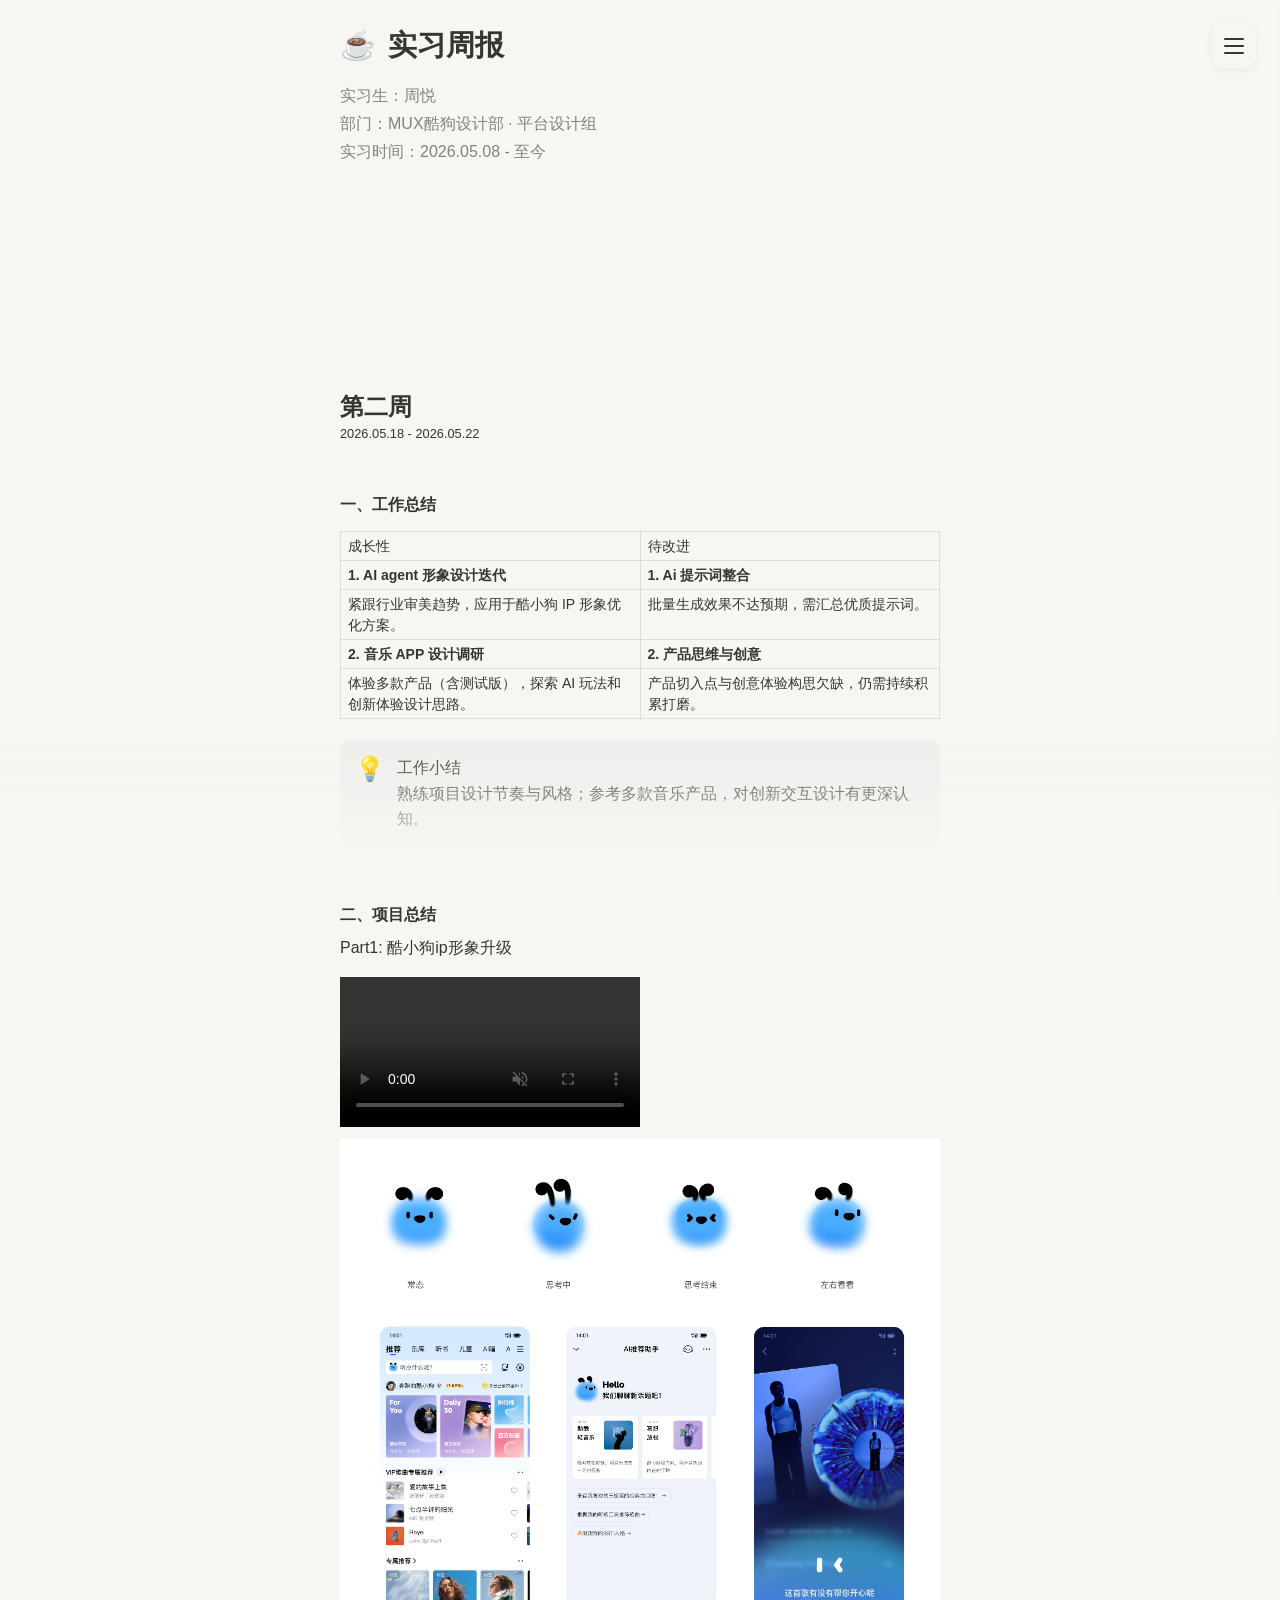
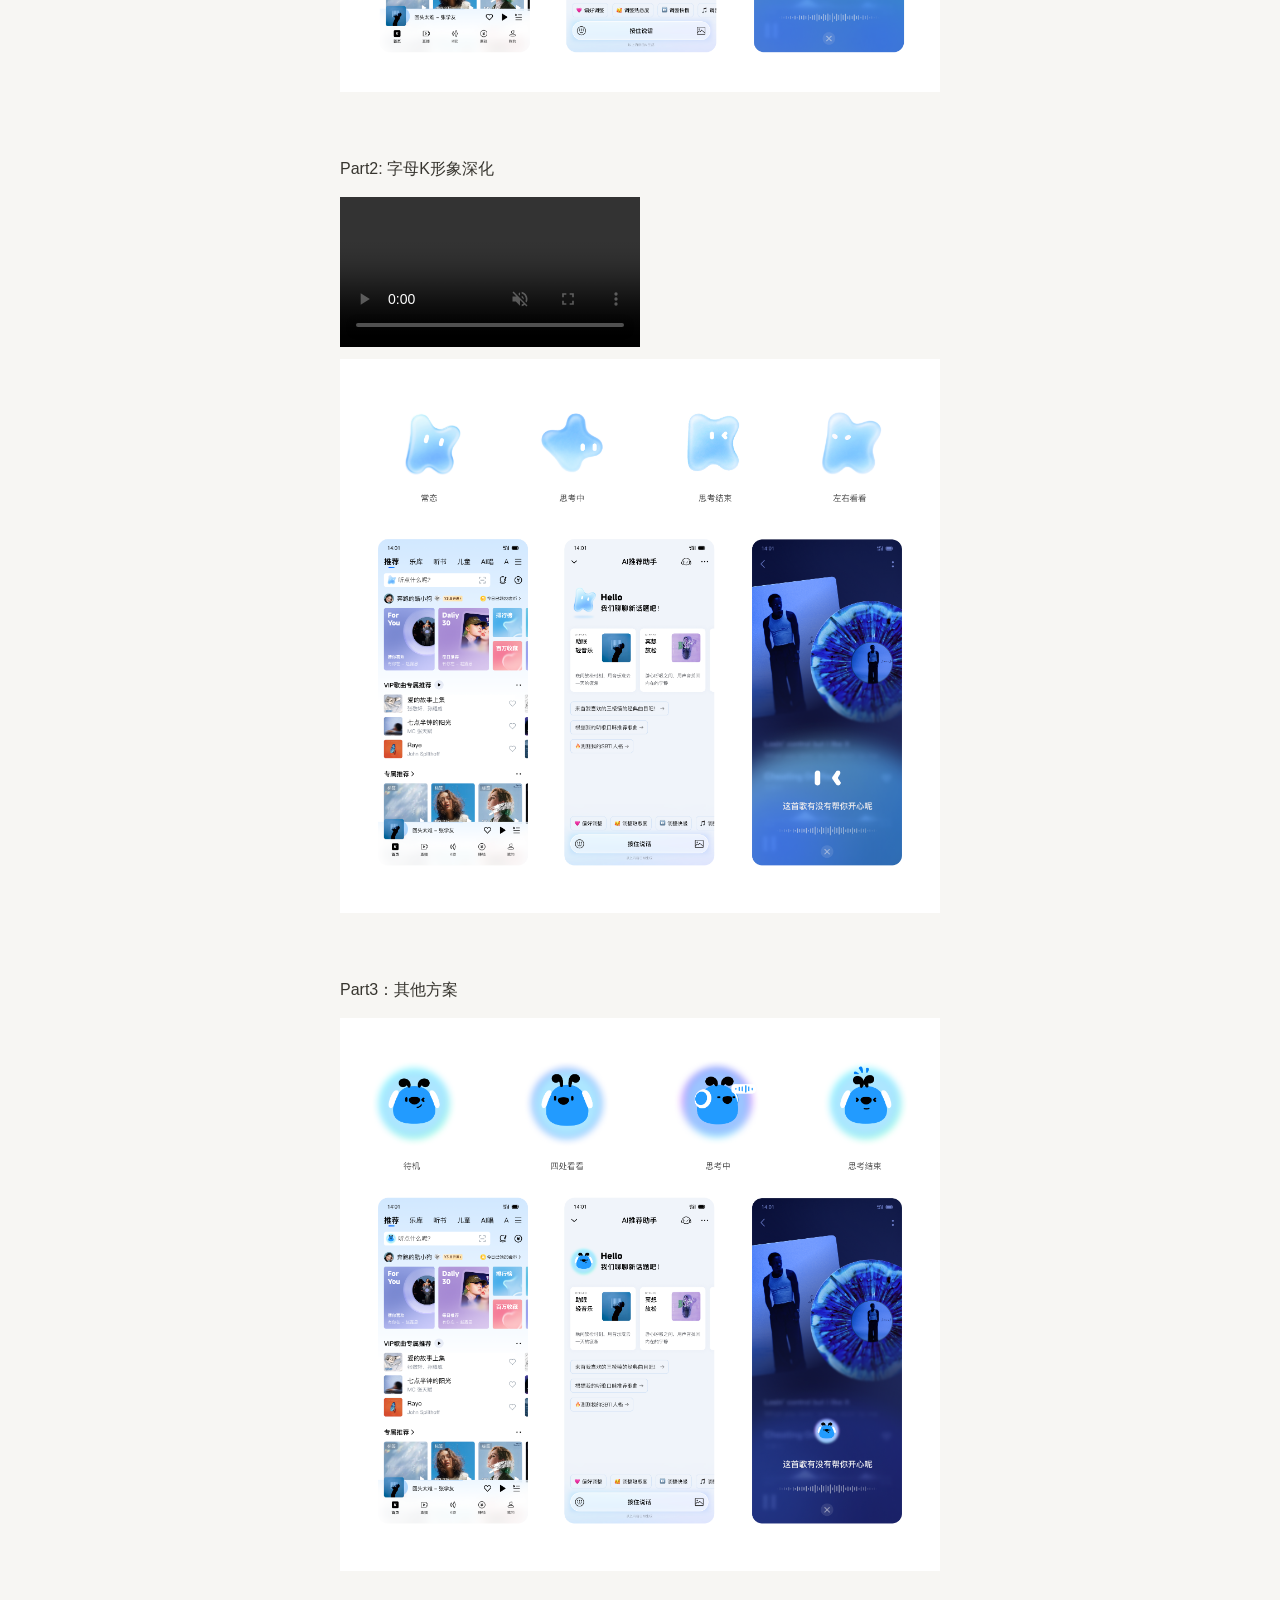
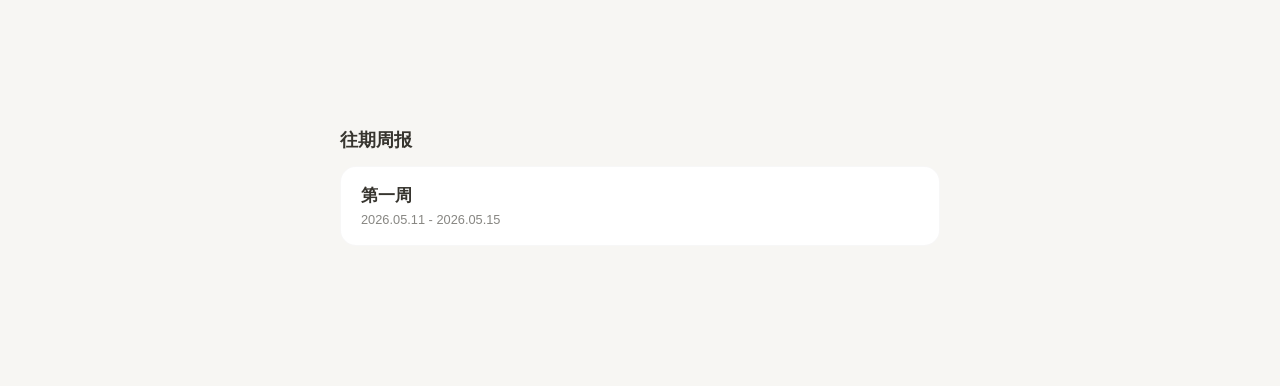
==== index.html @ cc26c6a8 "weekly report Co-Authored-By: Yue Zhou <fallonyueue@gmail.com>" ====
<!doctype html>
<html lang="zh-CN">
	<head>
		<meta charset="utf-8" />
		<meta name="viewport" content="width=device-width, initial-scale=1" />
		<title>实习周报-首页</title>
		<link rel="icon" href="data:image/svg+xml,%3Csvg%20xmlns%3D%22http%3A//www.w3.org/2000/svg%22%20viewBox%3D%220%200%20100%20100%22%3E%3Ctext%20y%3D%22.9em%22%20font-size%3D%2290%22%3E%E2%98%95%EF%B8%8F%3C/text%3E%3C/svg%3E" />
		<style>
			:root {
				--accent-color: #007aff;
				--bg-gray: #f7f6f3;
				--text-main: rgb(55, 53, 47);
				--text-secondary: rgba(55, 53, 47, 0.6);
				--card-bg: #fff;
				--body-bg: #f7f6f3;
				--base-font-size: 16px;
				--menu-bg: rgba(255, 255, 255, 0.95);
				--menu-font-size: 16px;
				--header-top: 24px;
				--header-btn-size: 44px;
			}

			body.dark-mode {
				--bg-gray: #5a5a5c;
				--text-main: #f2f2f7;
				--text-secondary: #aeaeb2;
				--card-bg: #4f4f51;
				--body-bg: #404042;
				--menu-bg: rgba(79, 79, 81, 0.96);
			}

			html {
				font-size: var(--base-font-size);
			}

			body {
				margin: 0;
				padding: var(--header-top) 20px 40px;
				font-family: ui-sans-serif, -apple-system, BlinkMacSystemFont, "Segoe UI", Helvetica, Arial, sans-serif;
				color: var(--text-main);
				line-height: 1.5;
				background-color: var(--body-bg);
				transition: background-color 0.3s, color 0.3s;
			}
			main {
				max-width: 600px;
				margin: 0 auto;
			}
			.header-section {
				margin-bottom: 24px;
				position: relative;
			}
			h1 {
				font-size: 1.8rem;
				margin: 0 0 16px;
				min-height: var(--header-btn-size);
				display: flex;
				align-items: center;
				gap: 12px;
				padding-right: calc(var(--header-btn-size) + 16px);
			}
			.profile-info {
				font-size: 1rem;
				color: var(--text-secondary);
			}
			.profile-info p {
				margin: 4px 0;
			}

			h2 {
				font-size: 1.15rem;
				margin: 28px 0 12px;
				font-weight: 700;
			}

			/* Hamburger menu button */
			.hamburger-btn {
				position: fixed;
				top: var(--header-top);
				right: 24px;
				z-index: 1001;
				background: var(--bg-gray);
				border: none;
				border-radius: 12px;
				width: var(--header-btn-size);
				height: var(--header-btn-size);
				cursor: pointer;
				display: flex;
				flex-direction: column;
				justify-content: center;
				align-items: center;
				gap: 5px;
				transition: background-color 0.2s;
				box-shadow: 0 2px 8px rgba(0,0,0,0.05);
			}

			.hamburger-btn:hover {
				background-color: rgba(0, 0, 0, 0.06);
			}

			body.dark-mode .hamburger-btn:hover {
				background-color: rgba(255, 255, 255, 0.08);
			}

			.hamburger-btn span {
				display: block;
				width: 20px;
				height: 2px;
				background-color: var(--text-main);
				border-radius: 2px;
				transition: all 0.3s ease;
			}
			.hamburger-btn.active span:nth-child(1) { transform: translateY(7px) rotate(45deg); }
			.hamburger-btn.active span:nth-child(2) { opacity: 0; }
			.hamburger-btn.active span:nth-child(3) { transform: translateY(-7px) rotate(-45deg); }

			/* Settings Menu Panel — fixed size, unaffected by font slider */
			.settings-menu {
				position: fixed;
				top: 0;
				right: -300px;
				width: 280px;
				height: 100vh;
				background: var(--menu-bg);
				backdrop-filter: blur(20px);
				-webkit-backdrop-filter: blur(20px);
				z-index: 1000;
				box-shadow: -5px 0 20px rgba(0,0,0,0.1);
				transition: right 0.4s cubic-bezier(0.4, 0, 0.2, 1);
				padding: 100px 24px 24px;
				box-sizing: border-box;
				font-size: var(--menu-font-size);
			}
			.settings-menu.open {
				right: 0;
			}

			.menu-item {
				margin-bottom: 32px;
			}
			.menu-item > label {
				display: block;
				font-size: 14px;
				font-weight: 600;
				margin-bottom: 12px;
				color: var(--text-secondary);
				text-transform: uppercase;
				letter-spacing: 0.05em;
			}

			.toggle-row > label:not(.switch) {
				display: block;
				font-size: var(--menu-font-size);
				font-weight: 400;
				margin: 0;
				color: var(--text-main);
				text-transform: none;
				letter-spacing: normal;
			}

			/* Dark Mode Toggle */
			.toggle-row {
				display: flex;
				justify-content: space-between;
				align-items: center;
			}
			.switch {
				position: relative;
				display: inline-block;
				width: 50px;
				height: 28px;
			}
			.switch input { opacity: 0; width: 0; height: 0; }
			.slider {
				position: absolute;
				cursor: pointer;
				top: 0; left: 0; right: 0; bottom: 0;
				background-color: #ccc;
				transition: .4s;
				border-radius: 28px;
			}
			.slider:before {
				position: absolute;
				content: "";
				height: 20px; width: 20px;
				left: 4px; bottom: 4px;
				background-color: white;
				transition: .4s;
				border-radius: 50%;
				box-shadow: 0 2px 4px rgba(0,0,0,0.2);
			}
			input:checked + .slider { background-color: var(--accent-color); }
			input:checked + .slider:before { transform: translateX(22px); }

			/* Font Size Slider */
			.font-slider-container {
				padding: 10px 0;
			}
			.font-slider {
				-webkit-appearance: none;
				width: 100%;
				height: 6px;
				background: #ddd;
				border-radius: 3px;
				outline: none;
				margin: 15px 0;
			}
			.font-slider::-webkit-slider-thumb {
				-webkit-appearance: none;
				appearance: none;
				width: 24px;
				height: 24px;
				background: #fff;
				border: 1px solid rgba(0,0,0,0.1);
				border-radius: 50%;
				cursor: pointer;
				box-shadow: 0 2px 6px rgba(0,0,0,0.15);
			}
			.slider-labels {
				display: flex;
				justify-content: space-between;
				font-size: 12px;
				color: var(--text-secondary);
				margin-top: 8px;
			}

			/* Card UI Styles */
			.card-container {
				display: flex;
				flex-direction: column;
				gap: 16px;
			}

			.zhoubao-card {
				background: var(--card-bg);
				border-radius: 16px;
				overflow: hidden;
				transition: all 0.4s cubic-bezier(0.4, 0, 0.2, 1);
				cursor: pointer;
				position: relative;
				border: 1px solid rgba(0,0,0,0.03);
				display: block;
			}

			a.zhoubao-card {
				color: inherit;
				text-decoration: none;
			}

			.zhoubao-card.no-cover .card-header {
				justify-content: flex-start;
			}

			/* Expanded State */
			.zhoubao-card.expanded {
				background: var(--card-bg);
				box-shadow: 0 4px 12px rgba(0, 0, 0, 0.04), 0 1px 3px rgba(0, 0, 0, 0.03);
				transform: translateY(-2px);
				border-color: rgba(0, 0, 0, 0.05);
			}

			body.dark-mode .zhoubao-card.expanded {
				box-shadow: 0 4px 12px rgba(0, 0, 0, 0.12), 0 1px 3px rgba(0, 0, 0, 0.08);
				border-color: rgba(255, 255, 255, 0.06);
			}

			.card-cover {
				width: 100%;
				height: 240px;
				overflow: hidden;
			}

			.card-cover img,
			.card-cover video {
				width: 100%;
				height: 100%;
				object-fit: cover;
			}

			.card-content {
				padding: 16px 20px;
				display: flex;
				flex-direction: column;
				gap: 2px;
			}

			.card-header {
				display: flex;
				justify-content: space-between;
				align-items: center;
			}

			.card-title {
				font-size: 1.05rem;
				font-weight: 600;
			}

			.card-date {
				font-size: 0.8rem;
				color: var(--text-secondary);
			}

			.card-action {
				opacity: 1;
				visibility: visible;
			}

			.view-button {
				display: inline-flex;
				align-items: center;
				gap: 6px;
				background: var(--accent-color);
				color: #fff;
				padding: 8px 16px;
				border-radius: 18px;
				text-decoration: none;
				font-weight: 600;
				font-size: 0.85rem;
				transition: transform 0.2s, background-color 0.2s;
			}

			.view-button:hover {
				transform: scale(1.05);
				background-color: #0056b3;
			}

			/* Collapsed Hover */
			.zhoubao-card:hover {
				background-color: var(--bg-gray);
				opacity: 0.9;
			}

			@media (max-width: 600px) {
				:root {
					--header-top: 20px;
				}
				.card-cover { height: 180px; }
				.hamburger-btn { right: 15px; }
			}

			/* Bottom Gradient Overlay */
			.bottom-gradient {
				position: fixed;
				bottom: 0;
				left: 0;
				right: 0;
				height: 160px;
				background: linear-gradient(to top, 
					var(--body-bg) 0%, 
					var(--body-bg) 20%, 
					transparent 100%);
				pointer-events: none;
				z-index: 999;
			}
			
			/* Extra padding for main to scroll past gradient */
			main {
				padding-bottom: 100px;
			}

			.latest-report {
				margin-top: 4px;
				margin-bottom: 40px;
			}

			.report-iframe {
				display: block;
				width: 100%;
				border: 0;
				min-height: 400px;
				background: transparent;
				overflow: hidden;
			}

			.global-lightbox {
				position: fixed;
				inset: 0;
				display: none;
				align-items: center;
				justify-content: center;
				padding: 24px;
				background: rgba(0, 0, 0, 0.92);
				z-index: 3000;
			}

			.global-lightbox.open {
				display: flex;
			}

			.global-lightbox img {
				max-width: min(96vw, 1600px);
				max-height: 94vh;
				width: auto;
				height: auto;
				object-fit: contain;
			}

			.global-lightbox video {
				max-width: min(96vw, 1600px);
				max-height: 94vh;
				width: auto;
				height: auto;
				object-fit: contain;
				background: #000;
			}
		</style>
	</head>
	<body>
		<button
			type="button"
			class="hamburger-btn"
			id="menuBtn"
			aria-label="打开设置菜单"
			aria-expanded="false"
			aria-controls="settingsMenu"
		>
			<span></span>
			<span></span>
			<span></span>
		</button>

		<aside class="settings-menu" id="settingsMenu">
			<div class="menu-item">
				<div class="toggle-row">
					<label>Dark Mode</label>
					<label class="switch">
						<input type="checkbox" id="darkModeToggle">
						<span class="slider"></span>
					</label>
				</div>
			</div>

			<div class="menu-item">
				<label>Font Size</label>
				<div class="font-slider-container">
					<input type="range" min="14" max="24" value="16" class="font-slider" id="fontSlider">
					<div class="slider-labels">
						<span>Small</span>
						<span id="fontSizeLabel">16px</span>
						<span>Large</span>
					</div>
				</div>
			</div>
		</aside>

		<main>
			<div class="header-section">
				<h1><span class="home-icon" aria-hidden="true">☕️</span>实习周报</h1>
				<div class="profile-info">
					<p>实习生：周悦</p>
					<p>部门：MUX酷狗设计部 · 平台设计组</p>
					<p>实习时间：2026.05.08 - 至今</p>
				</div>
			</div>

			<div class="latest-report">
				<iframe class="report-iframe" id="latestReport" name="latestReport" src="week2/zhoubao2.html?embed=1" loading="lazy" allow="fullscreen; autoplay" allowfullscreen scrolling="no"></iframe>
			</div>

			<h2>往期周报</h2>

			<div class="card-container" id="archiveList"></div>
		</main>

		<div class="bottom-gradient"></div>
		<div class="global-lightbox" id="globalLightbox" aria-hidden="true">
			<img id="globalLightboxImage" alt="">
			<video id="globalLightboxVideo" controls playsinline autoplay loop muted></video>
		</div>

		<script>
			const reports = [
				{
					id: 'week2',
					title: '第二周',
					date: '2026.05.18 - 2026.05.22',
					embedSrc: 'week2/zhoubao2.html?embed=1'
				},
				{
					id: 'week1',
					title: '第一周',
					date: '2026.05.11 - 2026.05.15',
					embedSrc: 'week1/zhoubao1.html?embed=1'
				}
			];

			const latestReportFrame = document.getElementById('latestReport');
			const archiveList = document.getElementById('archiveList');
			const params = new URLSearchParams(window.location.search);
			const currentReportId = params.get('report') || 'week2';
			const currentReport = reports.find((report) => report.id === currentReportId) || reports[0];

			latestReportFrame.src = currentReport.embedSrc;

			archiveList.innerHTML = reports
				.filter((report) => report.id !== currentReport.id)
				.map((report) => `
					<a class="zhoubao-card no-cover" href="index.html?report=${report.id}">
						<div class="card-content">
							<div class="card-header">
								<div class="card-title">${report.title}</div>
							</div>
							<div class="card-date">${report.date}</div>
						</div>
					</a>
				`)
				.join('');

			function setIframeHeight(iframe, height) {
				if (!iframe || !Number.isFinite(height)) return;
				iframe.style.height = `${Math.max(120, height)}px`;
			}

			function syncFontSizeToFrames(value) {
				document.querySelectorAll('iframe.report-iframe').forEach((iframe) => {
					try {
						iframe.contentWindow.postMessage({ type: 'reportFontSize', value }, '*');
					} catch {}
					try {
						iframe.contentDocument.documentElement.style.setProperty('--base-font-size', value + 'px');
					} catch {}
				});
			}

			function syncDarkModeToFrames(enabled) {
				document.querySelectorAll('iframe.report-iframe').forEach((iframe) => {
					try {
						iframe.contentWindow.postMessage({ type: 'reportDarkMode', enabled }, '*');
					} catch {}
					try {
						iframe.contentDocument.body.classList.toggle('dark-mode', enabled);
					} catch {}
				});
			}

			const globalLightbox = document.getElementById('globalLightbox');
			const globalLightboxImage = document.getElementById('globalLightboxImage');
			const globalLightboxVideo = document.getElementById('globalLightboxVideo');
			function openGlobalLightbox(src, alt = '') {
				globalLightboxVideo.pause();
				globalLightboxVideo.removeAttribute('src');
				globalLightboxVideo.style.display = 'none';
				globalLightboxImage.style.display = 'block';
				globalLightboxImage.src = src;
				globalLightboxImage.alt = alt;
				globalLightbox.classList.add('open');
				globalLightbox.setAttribute('aria-hidden', 'false');
				body.style.overflow = 'hidden';
			}
			function openGlobalVideo(src) {
				globalLightboxImage.removeAttribute('src');
				globalLightboxImage.style.display = 'none';
				globalLightboxVideo.style.display = 'block';
				globalLightboxVideo.src = src;
				globalLightboxVideo.load();
				globalLightboxVideo.play().catch(() => {});
				globalLightbox.classList.add('open');
				globalLightbox.setAttribute('aria-hidden', 'false');
				body.style.overflow = 'hidden';
			}
			function closeGlobalLightbox() {
				globalLightbox.classList.remove('open');
				globalLightbox.setAttribute('aria-hidden', 'true');
				globalLightboxImage.removeAttribute('src');
				globalLightboxVideo.pause();
				globalLightboxVideo.removeAttribute('src');
				body.style.overflow = '';
			}

			window.addEventListener('message', (event) => {
				const data = event.data;
				if (!data) return;
				if (data.type === 'reportHeight' && data.name) {
					const iframe = document.querySelector(`iframe[name="${data.name}"]`);
					setIframeHeight(iframe, data.height);
				}
				if (data.type === 'reportImageOpen' && data.src) {
					openGlobalLightbox(data.src, data.alt || 'preview');
				}
				if (data.type === 'reportVideoOpen' && data.src) {
					openGlobalVideo(data.src);
				}
			});

			globalLightbox.addEventListener('click', closeGlobalLightbox);
			document.addEventListener('keydown', (e) => {
				if (e.key === 'Escape' && globalLightbox.classList.contains('open')) closeGlobalLightbox();
			});

			document.querySelectorAll('iframe.report-iframe').forEach((iframe) => {
				iframe.addEventListener('load', () => {
					try {
						setIframeHeight(iframe, iframe.contentDocument.documentElement.scrollHeight);
					} catch {}
					syncDarkModeToFrames(body.classList.contains('dark-mode'));
					const currentValue = Number.parseInt(fontSlider.value, 10);
					if (Number.isFinite(currentValue)) syncFontSizeToFrames(currentValue);
				});
			});

			// Menu logic
			const menuBtn = document.getElementById('menuBtn');
			const settingsMenu = document.getElementById('settingsMenu');
			const body = document.body;

			function setMenuOpen(open) {
				menuBtn.classList.toggle('active', open);
				settingsMenu.classList.toggle('open', open);
				menuBtn.setAttribute('aria-expanded', open);
			}

			menuBtn.addEventListener('click', () => {
				setMenuOpen(!settingsMenu.classList.contains('open'));
			});

			// Close menu when clicking outside
			document.addEventListener('click', (e) => {
				if (!settingsMenu.contains(e.target) && !menuBtn.contains(e.target) && settingsMenu.classList.contains('open')) {
					setMenuOpen(false);
				}
			});

			// Dark Mode logic
			const darkModeToggle = document.getElementById('darkModeToggle');
			
			// Load preference
			if (localStorage.getItem('dark-mode') === 'true') {
				body.classList.add('dark-mode');
				darkModeToggle.checked = true;
				syncDarkModeToFrames(true);
			}

			darkModeToggle.addEventListener('change', (e) => {
				if (e.target.checked) {
					body.classList.add('dark-mode');
					localStorage.setItem('dark-mode', 'true');
					syncDarkModeToFrames(true);
				} else {
					body.classList.remove('dark-mode');
					localStorage.setItem('dark-mode', 'false');
					syncDarkModeToFrames(false);
				}
			});

			// Font Size logic
			const fontSlider = document.getElementById('fontSlider');
			const fontSizeLabel = document.getElementById('fontSizeLabel');

			// Load preference
			const savedFontSize = localStorage.getItem('font-size');
			if (savedFontSize) {
				document.documentElement.style.setProperty('--base-font-size', savedFontSize + 'px');
				fontSlider.value = savedFontSize;
				fontSizeLabel.textContent = savedFontSize + 'px';
				syncFontSizeToFrames(Number(savedFontSize));
			}

			fontSlider.addEventListener('input', (e) => {
				const val = e.target.value;
				document.documentElement.style.setProperty('--base-font-size', val + 'px');
				fontSizeLabel.textContent = val + 'px';
				localStorage.setItem('font-size', val);
				syncFontSizeToFrames(Number(val));
			});
		</script>
	</body>
</html>
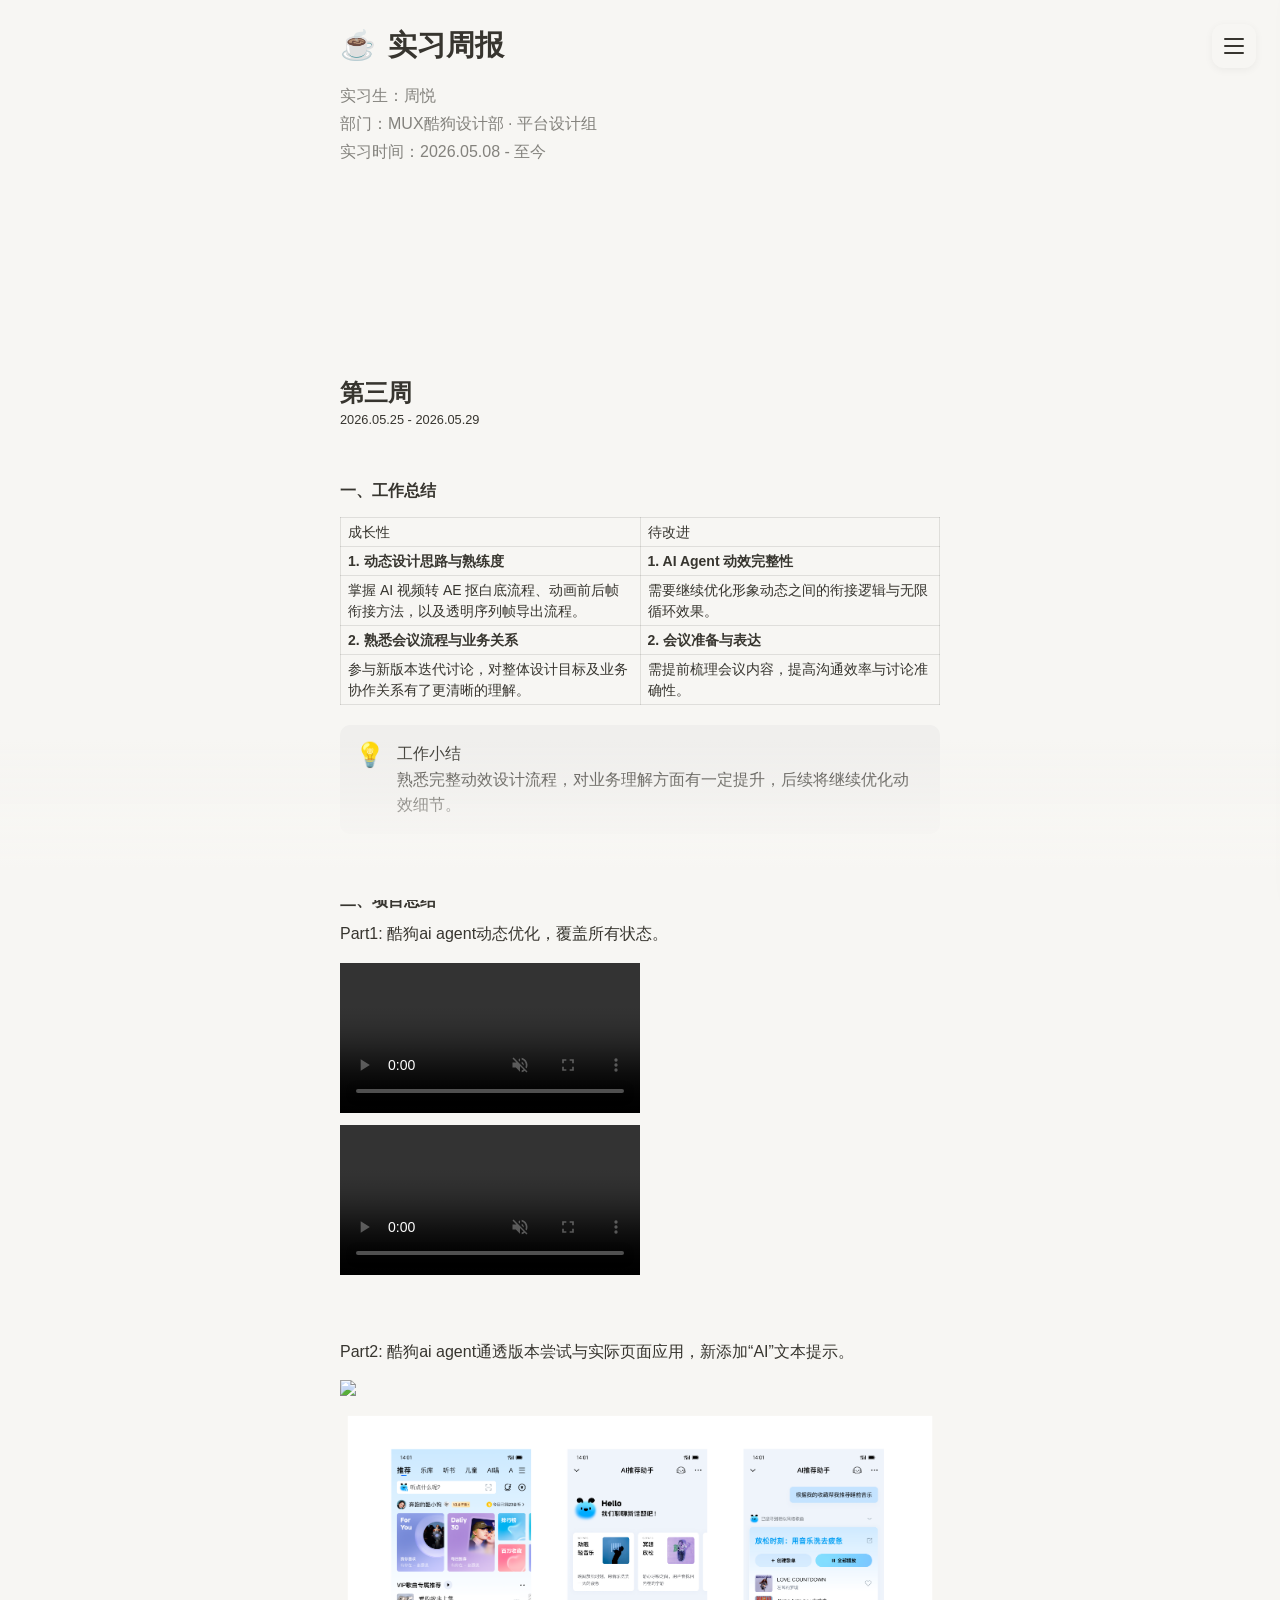
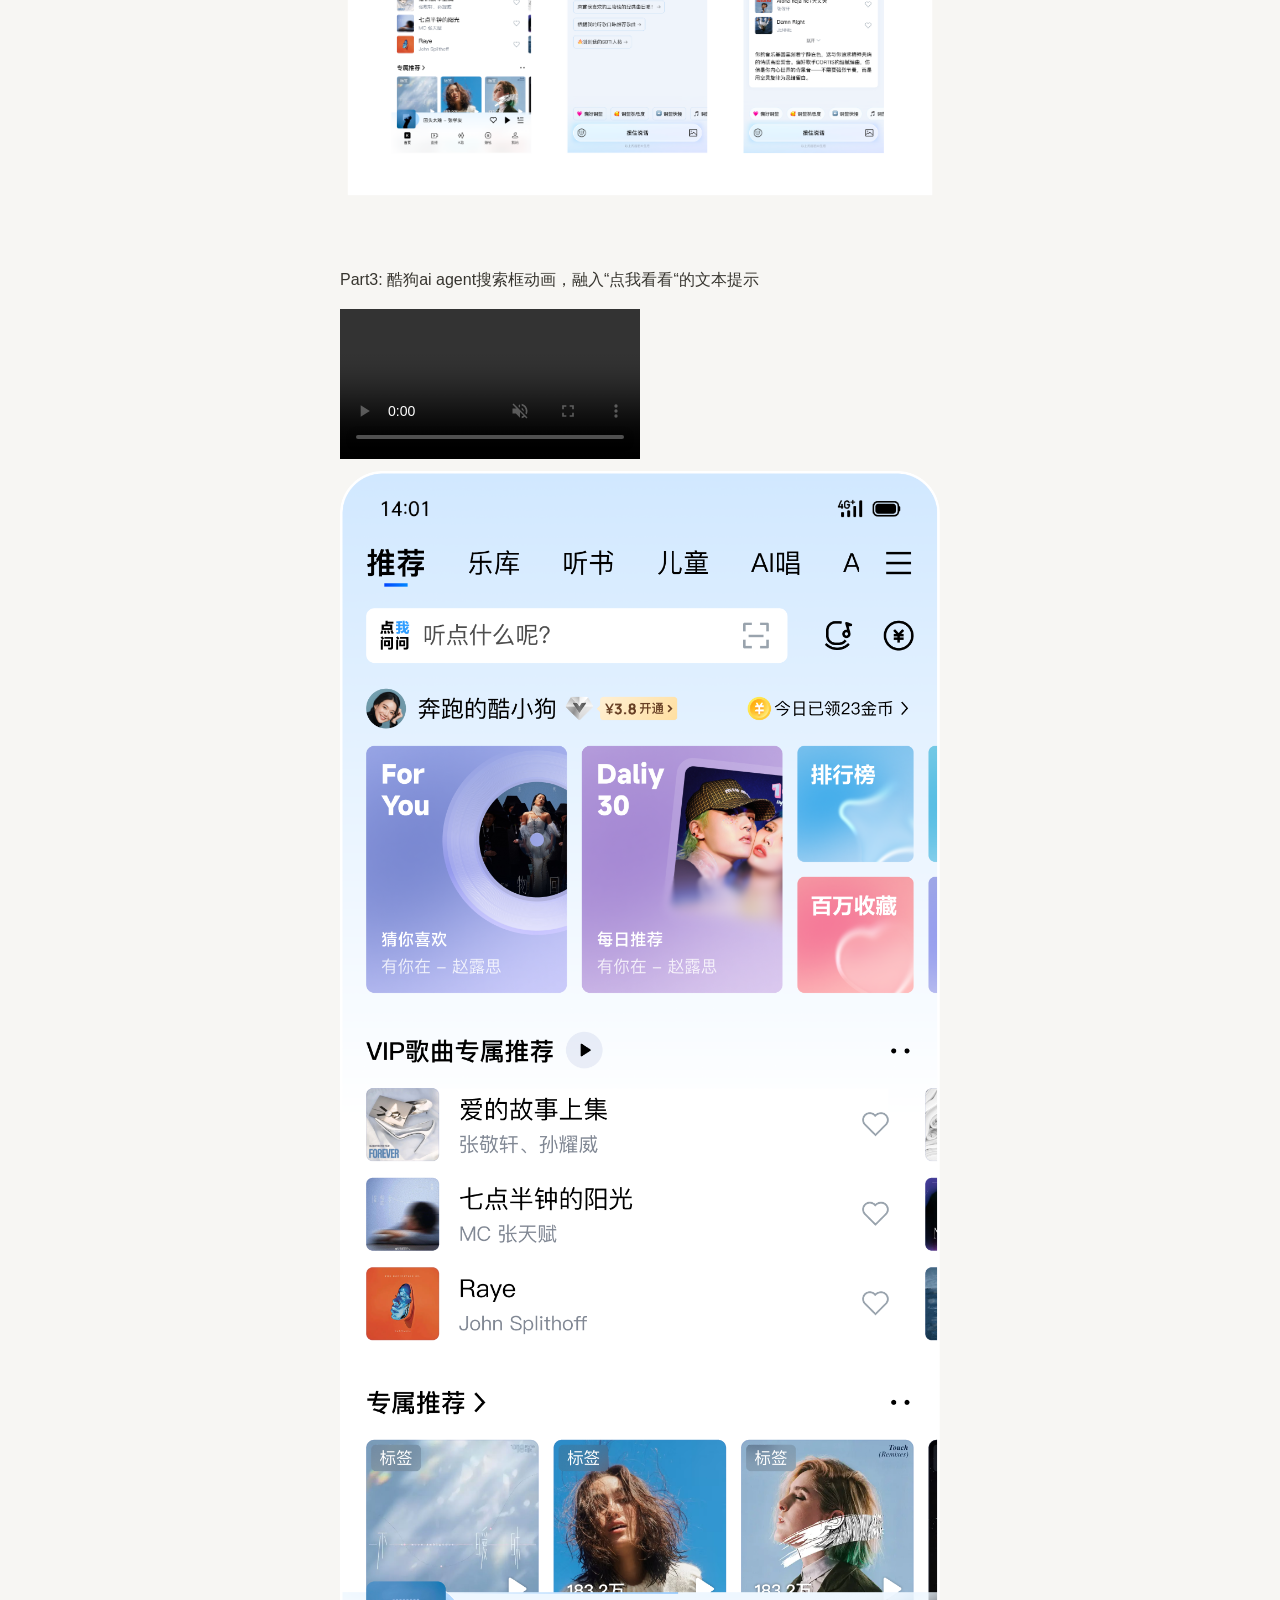
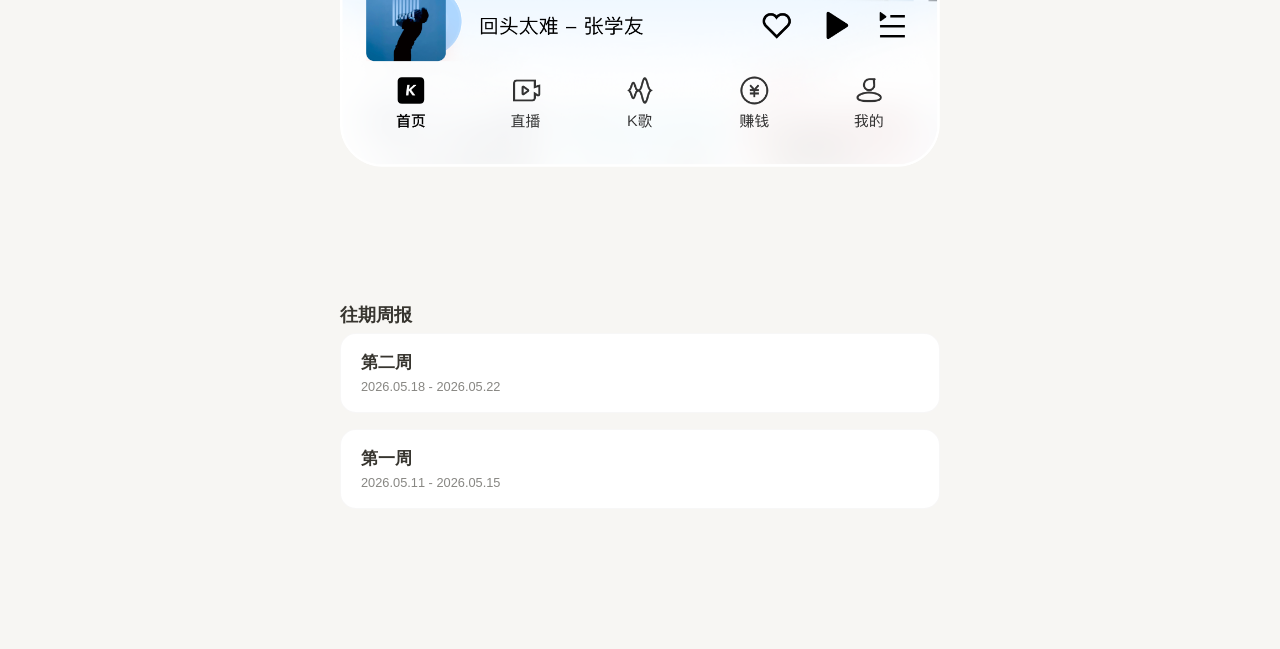
==== commit b2c012d9: "added week3" ====
--- a/index.html
+++ b/index.html
@@ -47,7 +47,7 @@
 				margin: 0 auto;
 			}
 			.header-section {
-				margin-bottom: 24px;
+				margin-bottom: 10px;
 				position: relative;
 			}
 			h1 {
@@ -69,7 +69,7 @@
 
 			h2 {
 				font-size: 1.15rem;
-				margin: 28px 0 12px;
+				margin: 10px 0 4px;
 				font-weight: 700;
 			}
 
@@ -360,7 +360,7 @@
 
 			.latest-report {
 				margin-top: 4px;
-				margin-bottom: 40px;
+				margin-bottom: 18px;
 			}
 
 			.report-iframe {
@@ -454,7 +454,7 @@
 			</div>
 
 			<div class="latest-report">
-				<iframe class="report-iframe" id="latestReport" name="latestReport" src="week2/zhoubao2.html?embed=1" loading="lazy" allow="fullscreen; autoplay" allowfullscreen scrolling="no"></iframe>
+				<iframe class="report-iframe" id="latestReport" name="latestReport" src="week3/zhoubao3.html?embed=1" loading="lazy" allow="fullscreen; autoplay" allowfullscreen scrolling="no"></iframe>
 			</div>
 
 			<h2>往期周报</h2>
@@ -470,6 +470,12 @@
 
 		<script>
 			const reports = [
+				{
+					id: 'week3',
+					title: '第三周',
+					date: '2026.05.25 - 2026.05.29',
+					embedSrc: 'week3/zhoubao3.html?embed=1'
+				},
 				{
 					id: 'week2',
 					title: '第二周',
@@ -487,7 +493,7 @@
 			const latestReportFrame = document.getElementById('latestReport');
 			const archiveList = document.getElementById('archiveList');
 			const params = new URLSearchParams(window.location.search);
-			const currentReportId = params.get('report') || 'week2';
+			const currentReportId = params.get('report') || 'week3';
 			const currentReport = reports.find((report) => report.id === currentReportId) || reports[0];
 
 			latestReportFrame.src = currentReport.embedSrc;
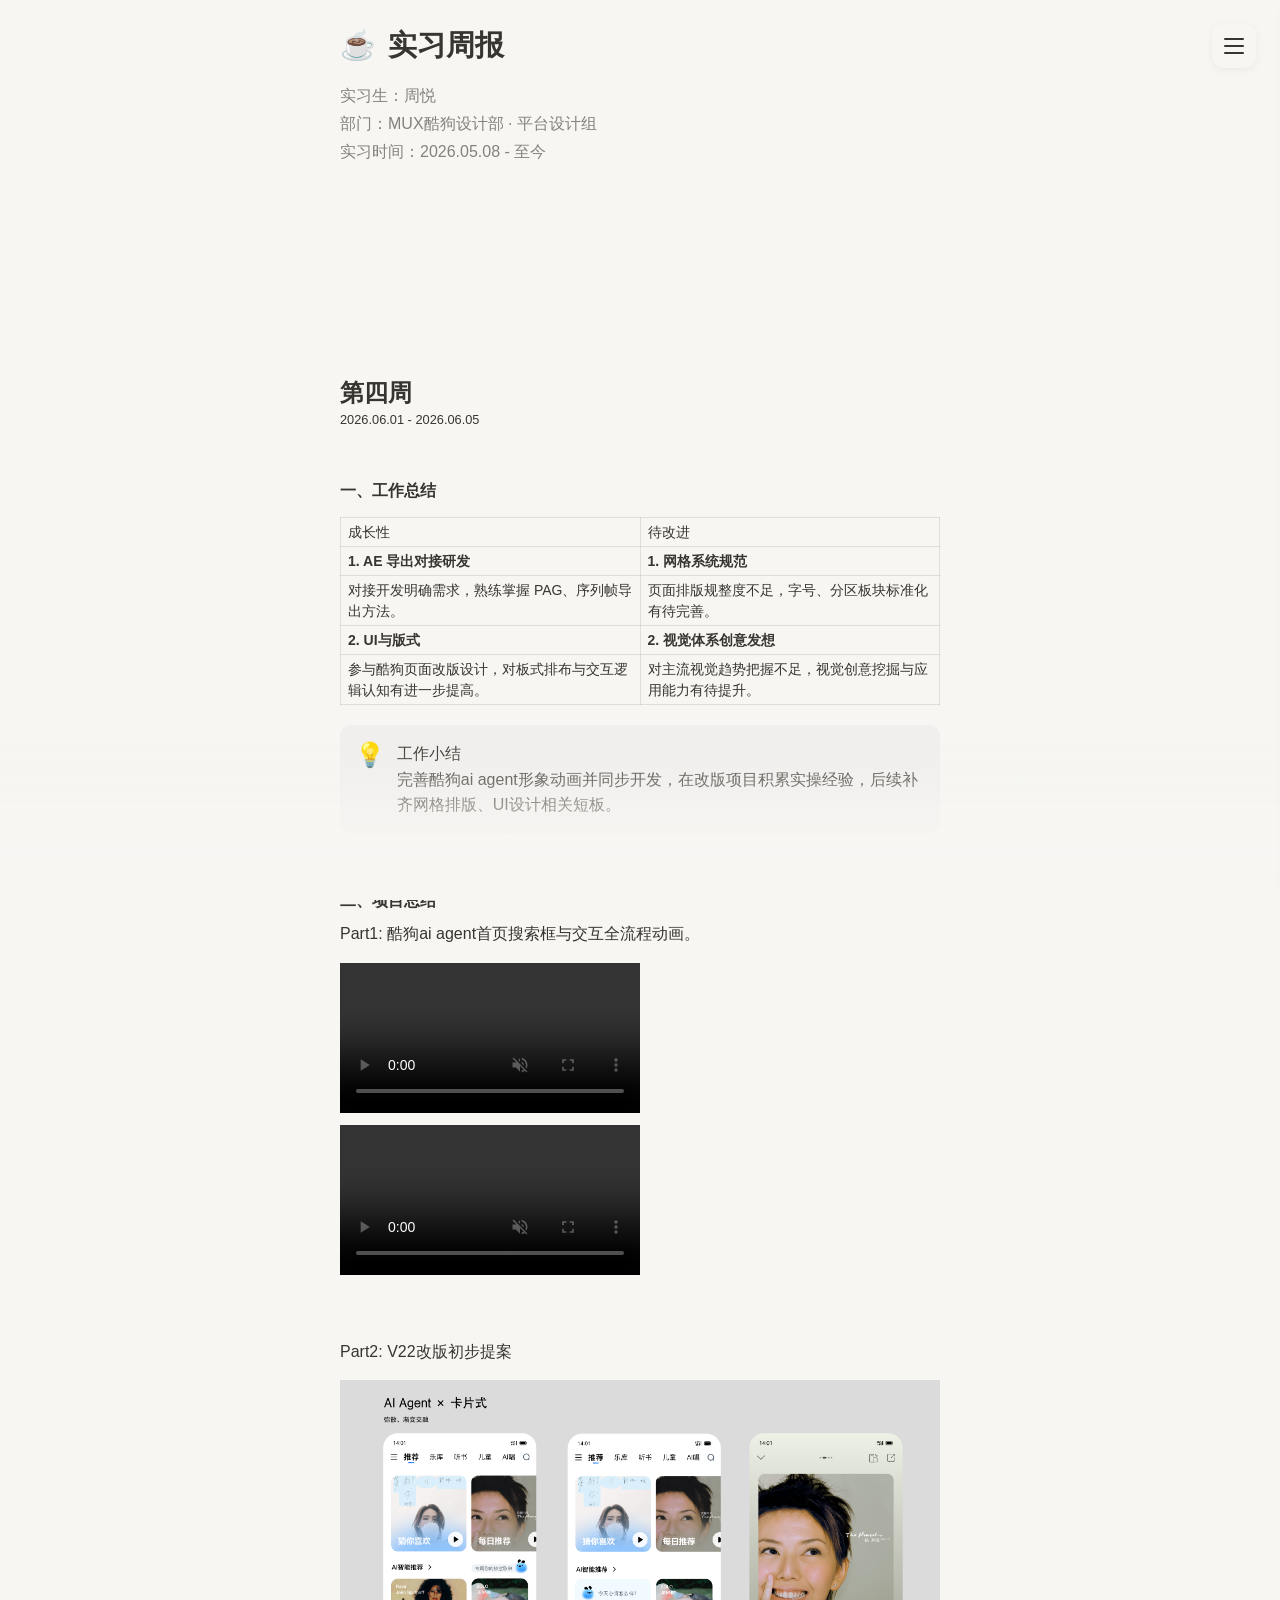
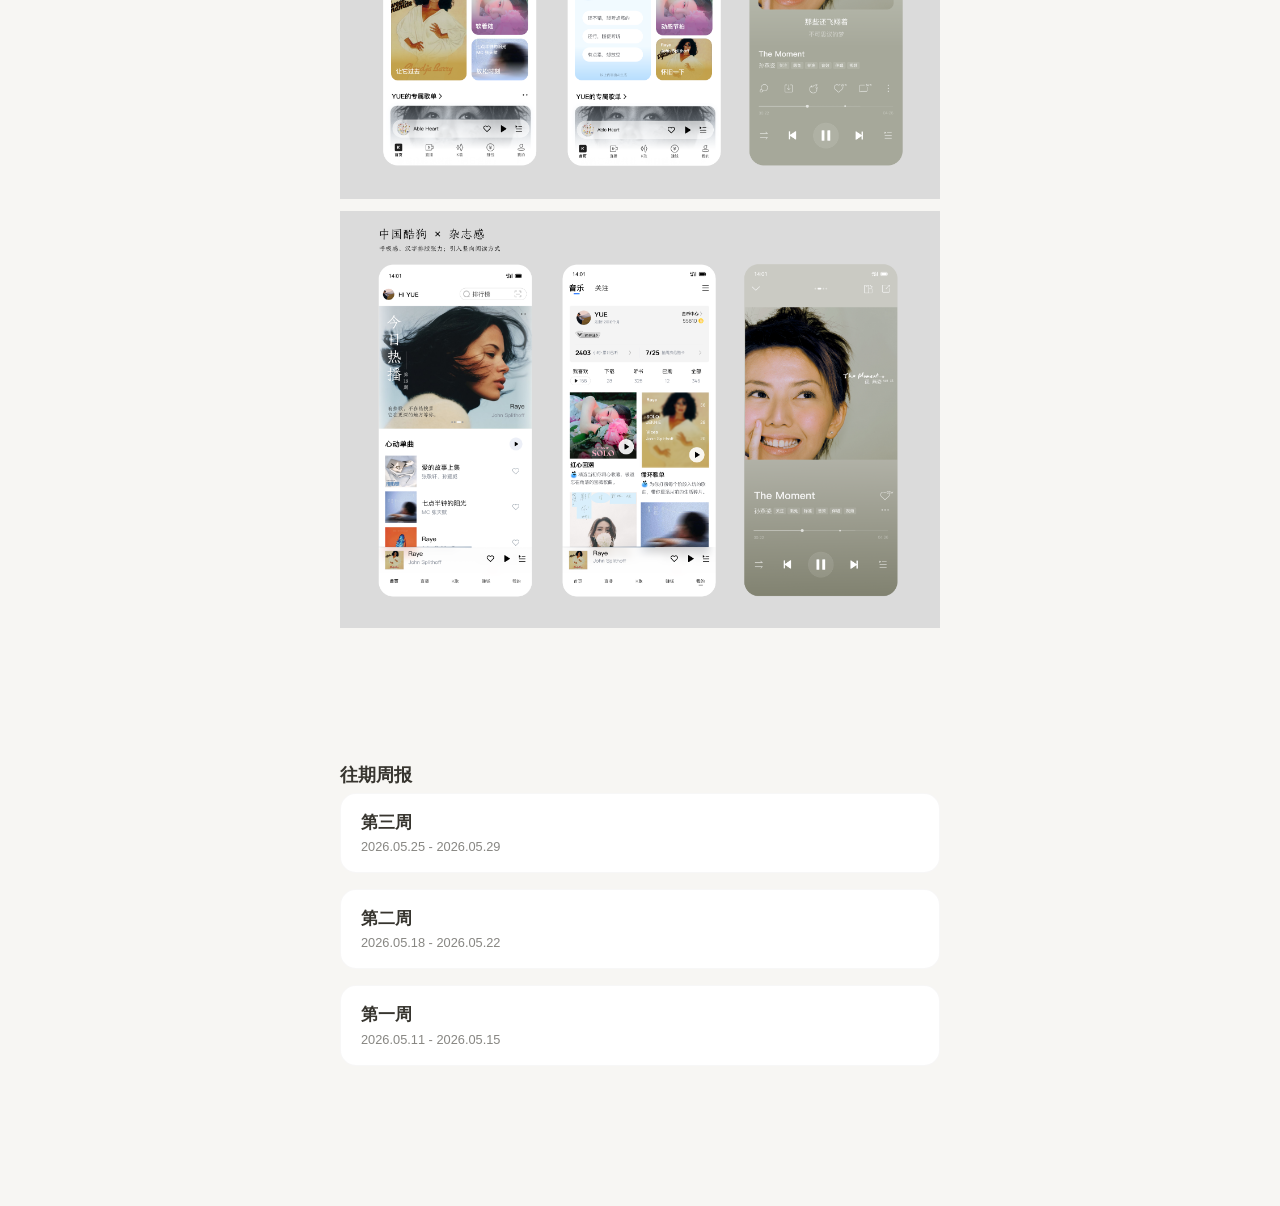
==== commit 45170185: "Added week4" ====
--- a/index.html
+++ b/index.html
@@ -454,7 +454,7 @@
 			</div>
 
 			<div class="latest-report">
-				<iframe class="report-iframe" id="latestReport" name="latestReport" src="week3/zhoubao3.html?embed=1" loading="lazy" allow="fullscreen; autoplay" allowfullscreen scrolling="no"></iframe>
+				<iframe class="report-iframe" id="latestReport" name="latestReport" src="week4/zhoubao4.html?embed=1" loading="lazy" allow="fullscreen; autoplay" allowfullscreen scrolling="no"></iframe>
 			</div>
 
 			<h2>往期周报</h2>
@@ -470,6 +470,12 @@
 
 		<script>
 			const reports = [
+				{
+					id: 'week4',
+					title: '第四周',
+					date: '2026.06.01 - 2026.06.05',
+					embedSrc: 'week4/zhoubao4.html?embed=1'
+				},
 				{
 					id: 'week3',
 					title: '第三周',
@@ -493,7 +499,7 @@
 			const latestReportFrame = document.getElementById('latestReport');
 			const archiveList = document.getElementById('archiveList');
 			const params = new URLSearchParams(window.location.search);
-			const currentReportId = params.get('report') || 'week3';
+			const currentReportId = params.get('report') || 'week4';
 			const currentReport = reports.find((report) => report.id === currentReportId) || reports[0];
 
 			latestReportFrame.src = currentReport.embedSrc;
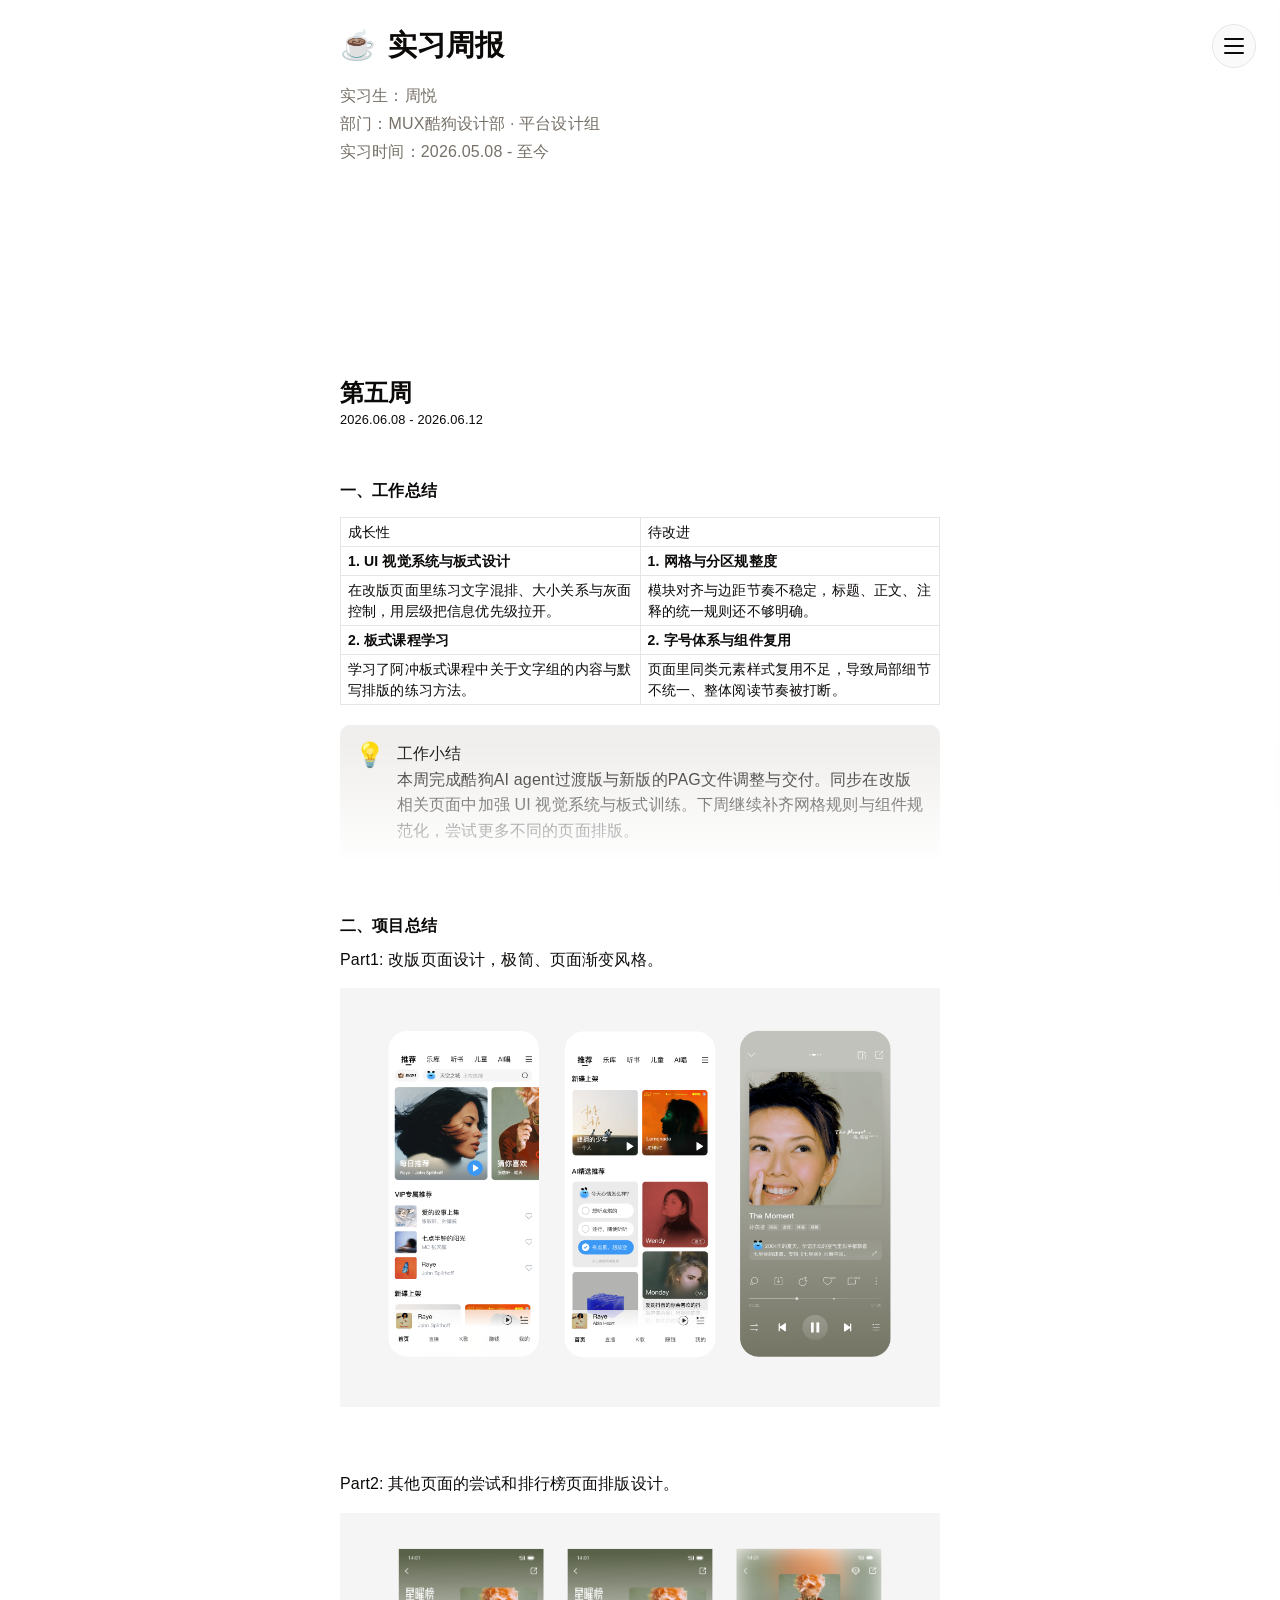
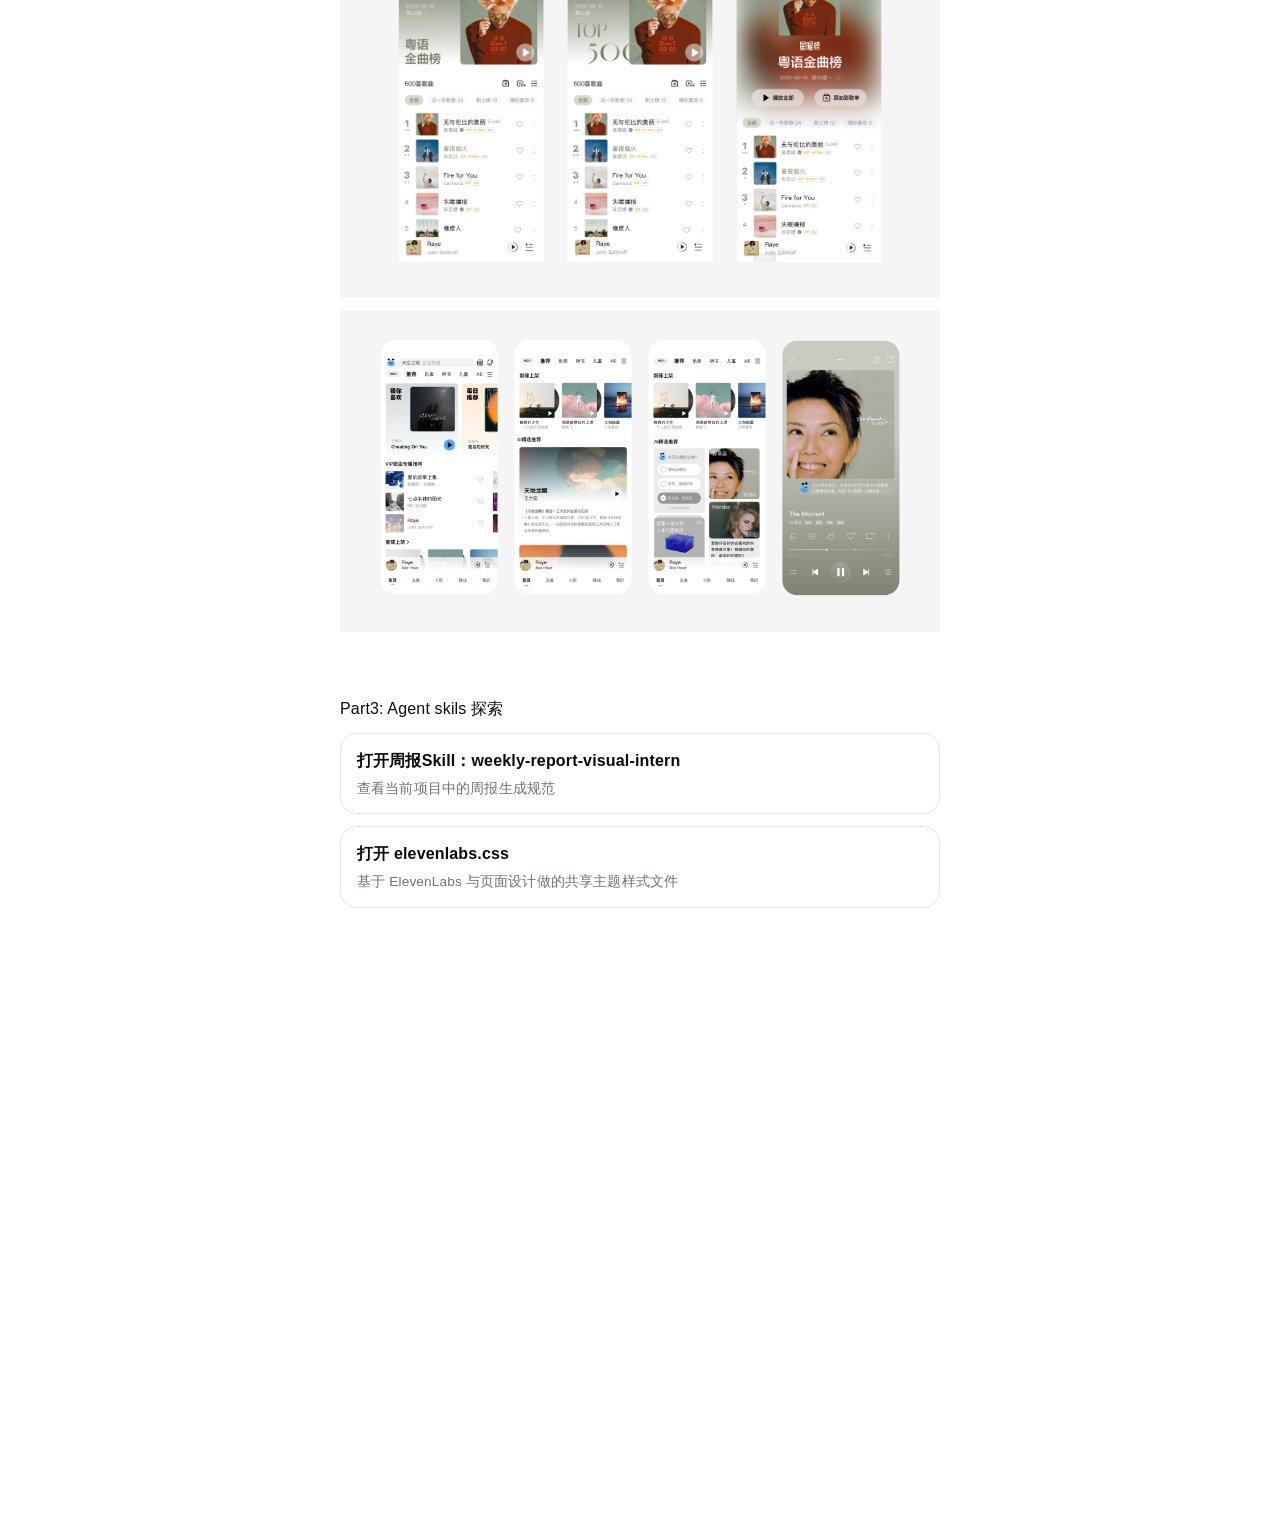
==== commit 7d369ca0: "Added W5, adjusted layout and added a skill" ====
--- a/index.html
+++ b/index.html
@@ -404,6 +404,7 @@
 				background: #000;
 			}
 		</style>
+		<link rel="stylesheet" href="assets/elevenlabs.css" />
 	</head>
 	<body>
 		<button
@@ -454,7 +455,7 @@
 			</div>
 
 			<div class="latest-report">
-				<iframe class="report-iframe" id="latestReport" name="latestReport" src="week4/zhoubao4.html?embed=1" loading="lazy" allow="fullscreen; autoplay" allowfullscreen scrolling="no"></iframe>
+				<iframe class="report-iframe" id="latestReport" name="latestReport" src="week5/zhoubao5.html?embed=1" loading="lazy" allow="fullscreen; autoplay" allowfullscreen scrolling="no"></iframe>
 			</div>
 
 			<h2>往期周报</h2>
@@ -470,6 +471,12 @@
 
 		<script>
 			const reports = [
+				{
+					id: 'week5',
+					title: '第五周',
+					date: '2026.06.08 - 2026.06.12',
+					embedSrc: 'week5/zhoubao5.html?embed=1'
+				},
 				{
 					id: 'week4',
 					title: '第四周',
@@ -499,7 +506,7 @@
 			const latestReportFrame = document.getElementById('latestReport');
 			const archiveList = document.getElementById('archiveList');
 			const params = new URLSearchParams(window.location.search);
-			const currentReportId = params.get('report') || 'week4';
+			const currentReportId = params.get('report') || 'week5';
 			const currentReport = reports.find((report) => report.id === currentReportId) || reports[0];
 
 			latestReportFrame.src = currentReport.embedSrc;
--- a/assets/elevenlabs.css
+++ b/assets/elevenlabs.css
@@ -0,0 +1,102 @@
+:root {
+	--el-canvas: #ffffff;
+	--el-canvas-soft: #fafafa;
+	--el-surface-card: #ffffff;
+	--el-surface-strong: #f0efed;
+	--el-surface-dark: #0c0a09;
+	--el-surface-dark-elevated: #1c1917;
+	--el-hairline: #e7e5e4;
+	--el-hairline-soft: #f0efed;
+	--el-hairline-strong: #d6d3d1;
+	--el-ink: #0c0a09;
+	--el-body: #4e4e4e;
+	--el-muted: #777169;
+	--el-muted-soft: #a8a29e;
+	--el-primary: #292524;
+	--el-primary-active: #0c0a09;
+	--el-on-primary: #ffffff;
+	--el-gradient-mint: #a7e5d3;
+	--el-gradient-peach: #f4c5a8;
+	--el-gradient-lavender: #c8b8e0;
+	--el-gradient-sky: #a8c8e8;
+	--el-gradient-rose: #e8b8c4;
+	--el-radius-lg: 12px;
+	--el-radius-xl: 16px;
+	--el-radius-xxl: 24px;
+	--el-radius-pill: 9999px;
+	--el-shadow-soft: 0 4px 16px rgba(0, 0, 0, 0.04);
+	--el-font-body: Inter, ui-sans-serif, -apple-system, BlinkMacSystemFont, "Segoe UI", Helvetica, Arial, sans-serif;
+	--el-font-display: "EB Garamond", ui-serif, "Times New Roman", Georgia, serif;
+	--accent-color: var(--el-primary);
+	--bg-gray: var(--el-canvas-soft);
+	--card-bg: var(--el-surface-card);
+	--body-bg: var(--el-canvas);
+	--text-main: var(--el-ink);
+	--text-secondary: var(--el-muted);
+	--menu-bg: rgba(255, 255, 255, 0.92);
+	--table-border: var(--el-hairline);
+}
+
+body.dark-mode {
+	--accent-color: var(--el-on-primary);
+	--bg-gray: rgba(255, 255, 255, 0.08);
+	--card-bg: var(--el-surface-dark-elevated);
+	--body-bg: var(--el-surface-dark);
+	--text-main: var(--el-on-primary);
+	--text-secondary: var(--el-muted-soft);
+	--menu-bg: rgba(12, 10, 9, 0.9);
+	--table-border: rgba(255, 255, 255, 0.14);
+}
+
+body {
+	font-family: var(--el-font-body);
+	letter-spacing: 0.16px;
+}
+
+h1,
+h2,
+h3,
+.page-title {
+	font-family: var(--el-font-body);
+	letter-spacing: 0;
+}
+
+.profile-info,
+.page-date,
+.card-date,
+.report-link-date {
+	color: var(--text-secondary);
+}
+
+.zhoubao-card,
+.report-link-card {
+	border: 1px solid var(--table-border);
+	border-radius: var(--el-radius-xl);
+	box-shadow: none;
+}
+
+.zhoubao-card.expanded,
+.report-link-card:hover {
+	box-shadow: var(--el-shadow-soft);
+}
+
+.view-button {
+	background: var(--text-main);
+	color: var(--el-on-primary);
+	border-radius: var(--el-radius-pill);
+}
+
+.view-button:hover {
+	background: var(--el-primary-active);
+}
+
+.nav-btn,
+.hamburger-btn {
+	border-radius: var(--el-radius-pill);
+	box-shadow: none;
+	border: 1px solid var(--table-border);
+}
+
+.hamburger-btn:hover {
+	background-color: var(--bg-gray);
+}
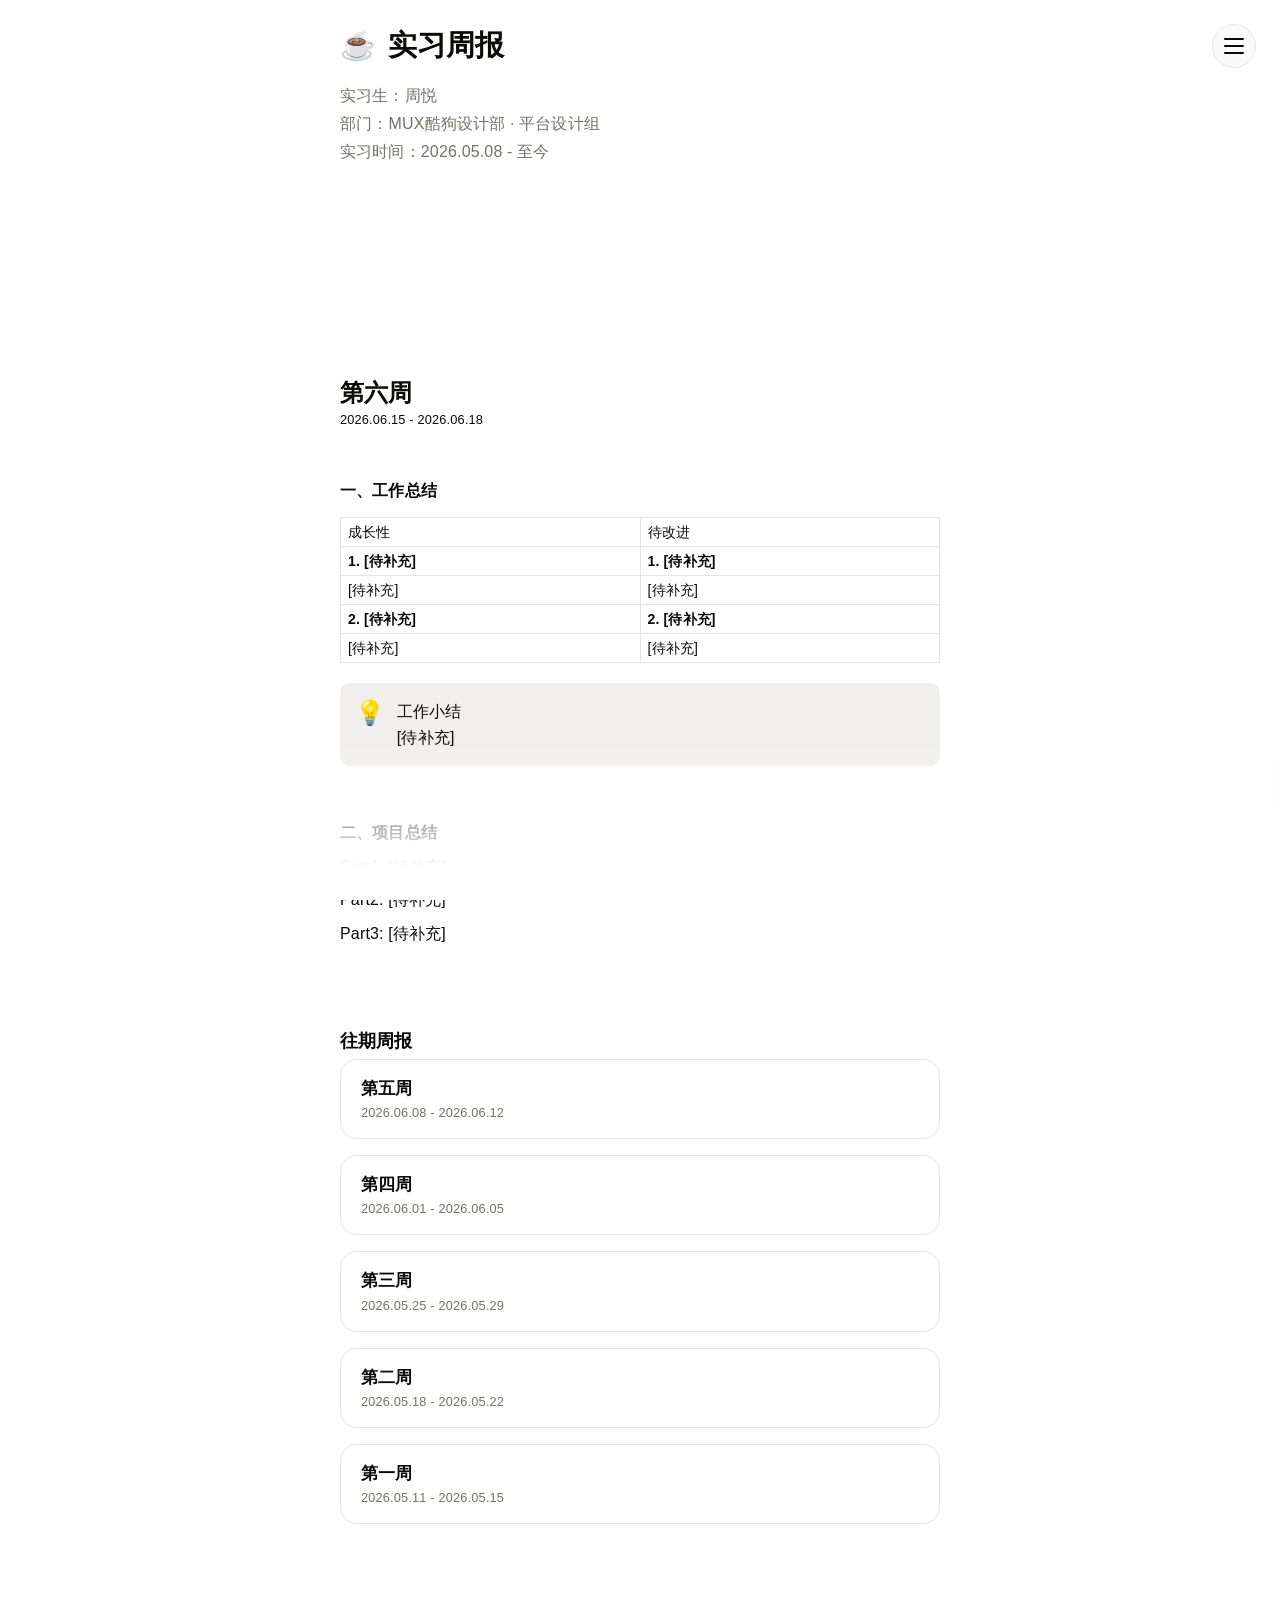
==== commit 4f10a6d6: "Added W6‘s basic structure" ====
--- a/index.html
+++ b/index.html
@@ -455,7 +455,7 @@
 			</div>
 
 			<div class="latest-report">
-				<iframe class="report-iframe" id="latestReport" name="latestReport" src="week5/zhoubao5.html?embed=1" loading="lazy" allow="fullscreen; autoplay" allowfullscreen scrolling="no"></iframe>
+				<iframe class="report-iframe" id="latestReport" name="latestReport" src="week6/zhoubao6.html?embed=1" loading="lazy" allow="fullscreen; autoplay" allowfullscreen scrolling="no"></iframe>
 			</div>
 
 			<h2>往期周报</h2>
@@ -471,6 +471,12 @@
 
 		<script>
 			const reports = [
+				{
+					id: 'week6',
+					title: '第六周',
+					date: '2026.06.15 - 2026.06.18',
+					embedSrc: 'week6/zhoubao6.html?embed=1'
+				},
 				{
 					id: 'week5',
 					title: '第五周',
@@ -506,7 +512,7 @@
 			const latestReportFrame = document.getElementById('latestReport');
 			const archiveList = document.getElementById('archiveList');
 			const params = new URLSearchParams(window.location.search);
-			const currentReportId = params.get('report') || 'week5';
+			const currentReportId = params.get('report') || 'week6';
 			const currentReport = reports.find((report) => report.id === currentReportId) || reports[0];
 
 			latestReportFrame.src = currentReport.embedSrc;
